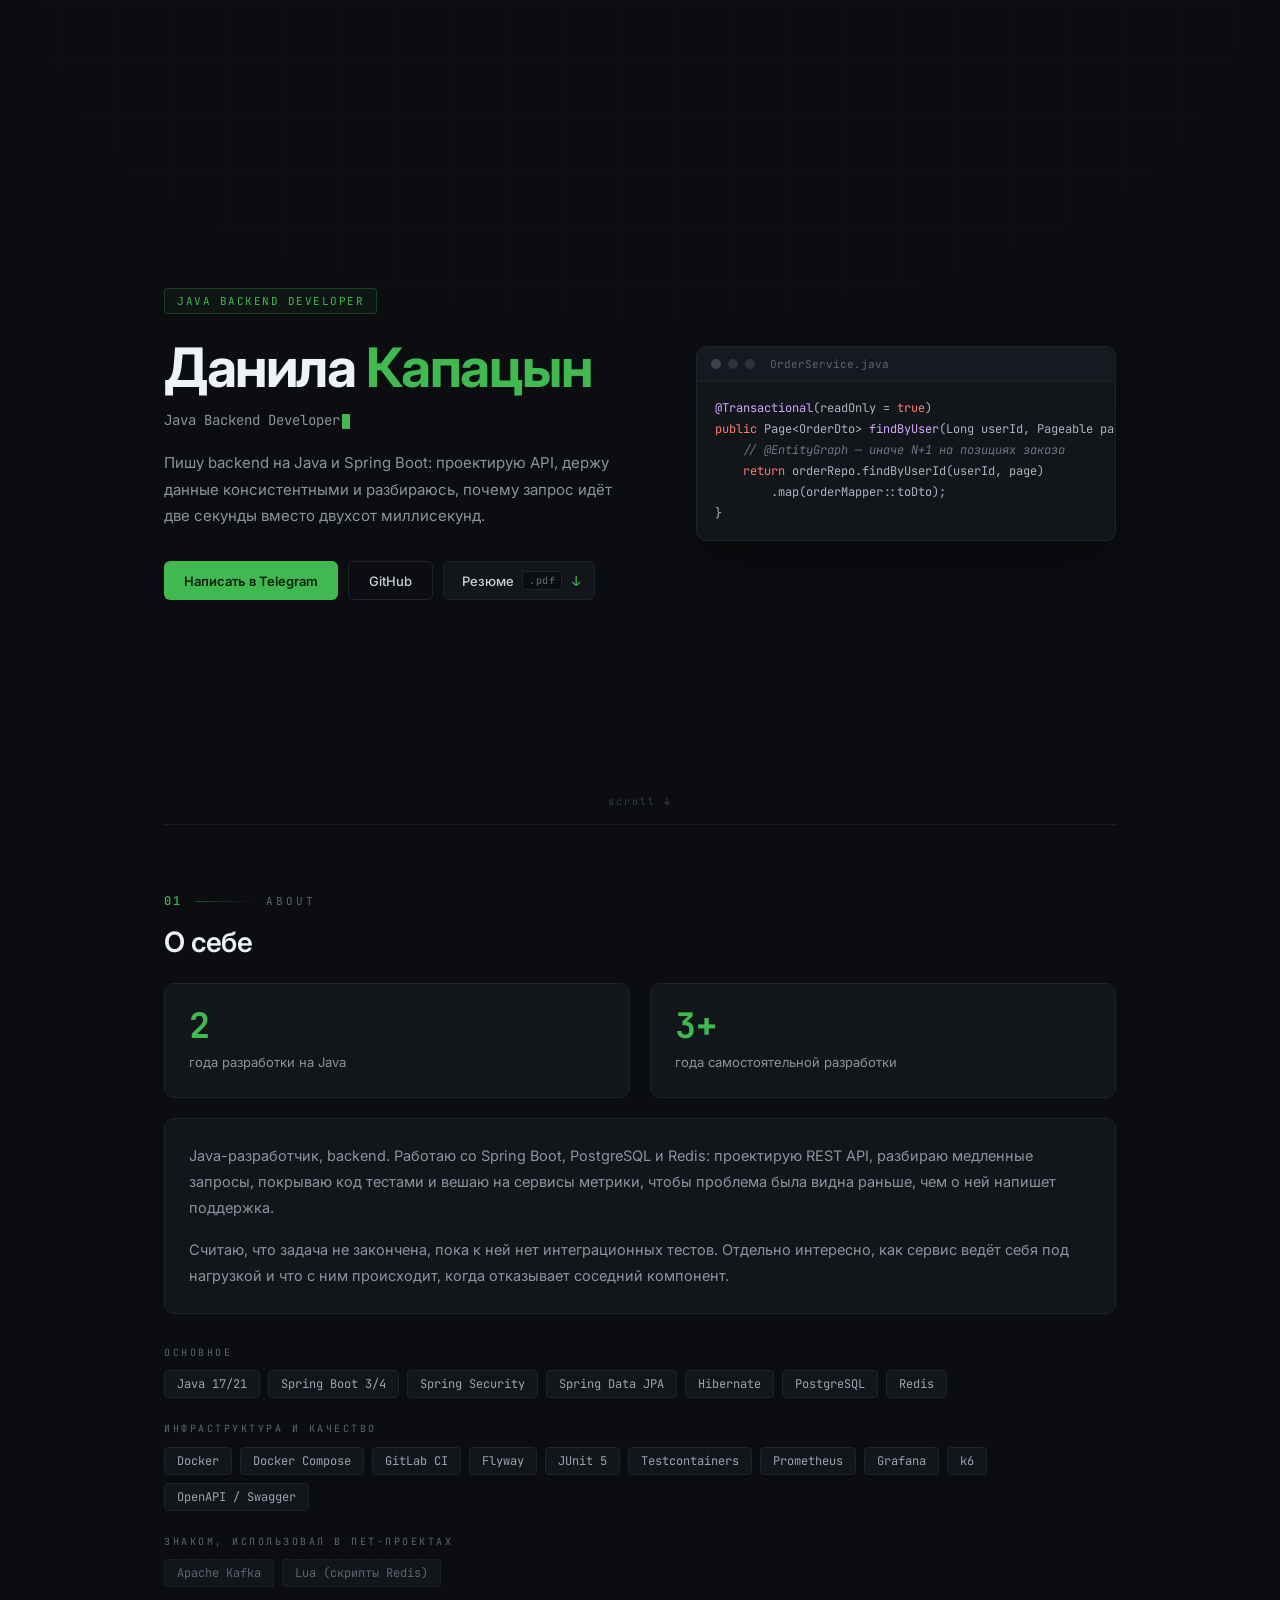
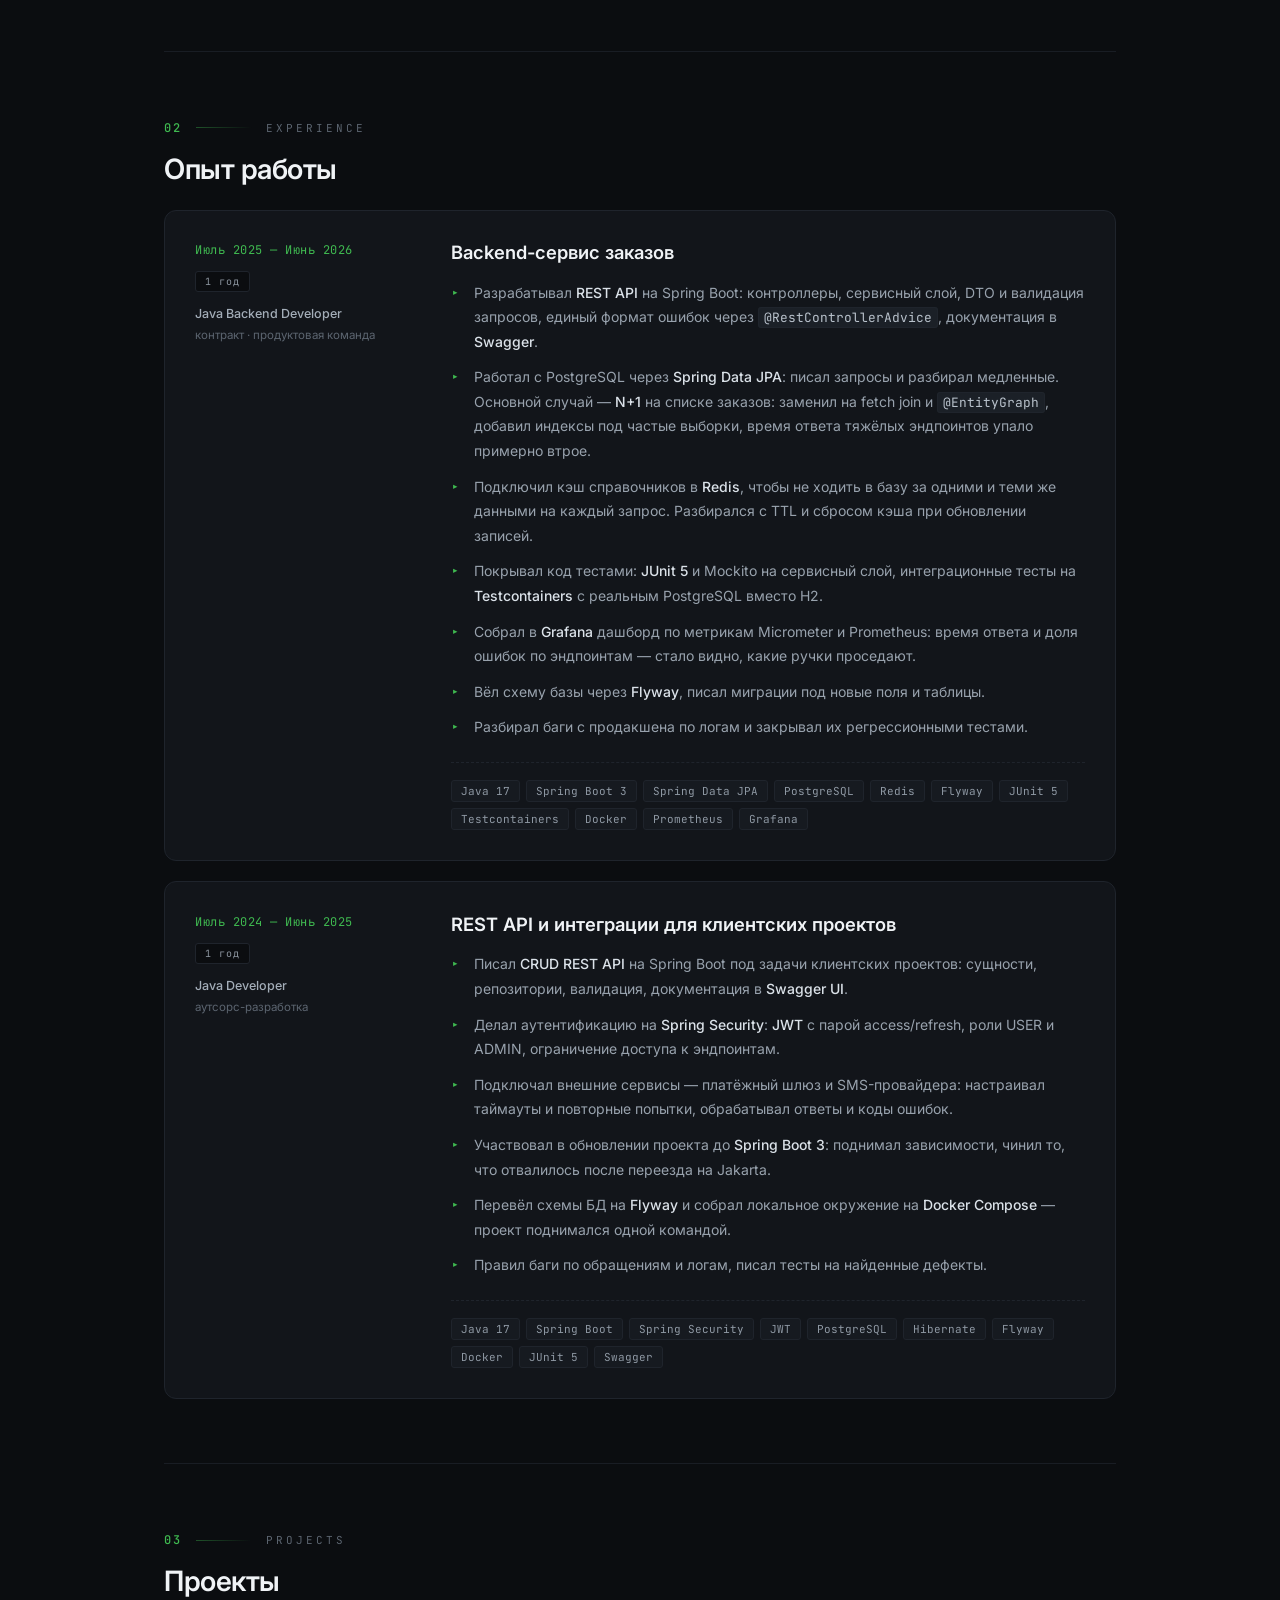
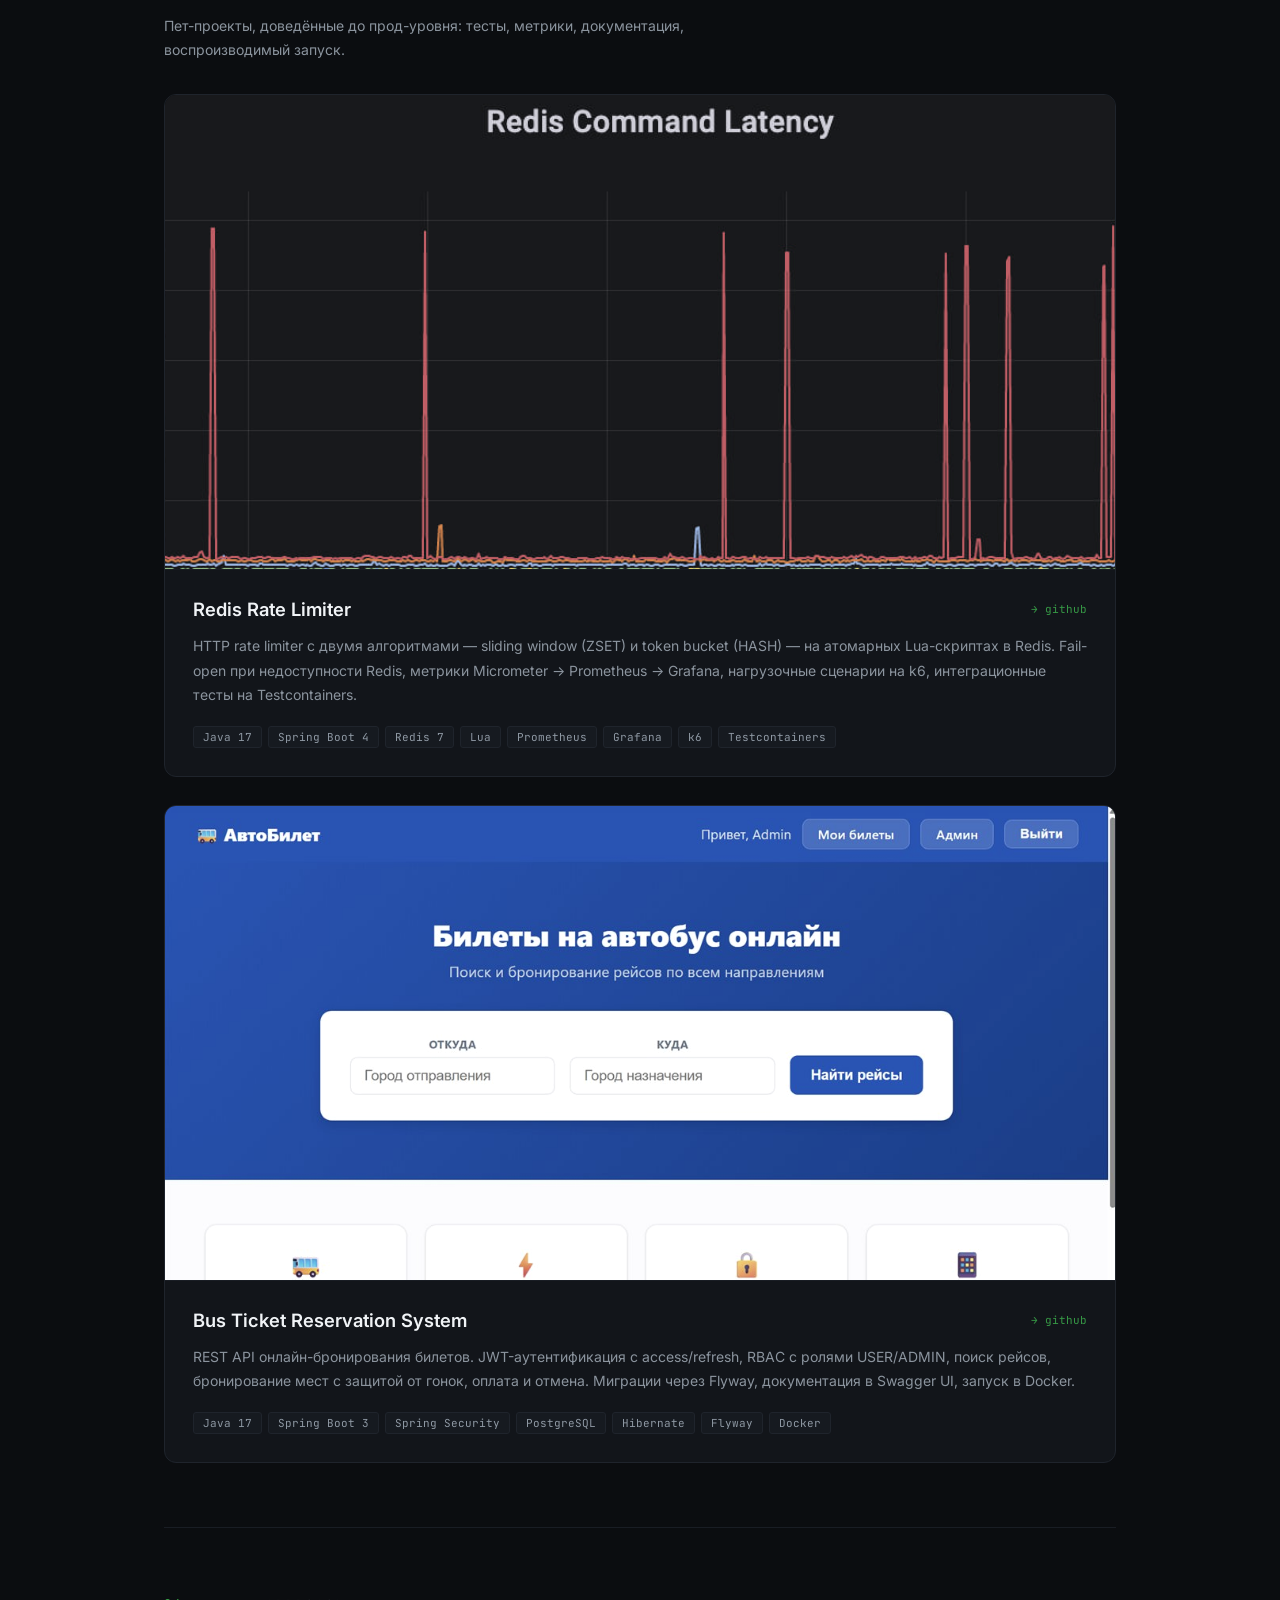
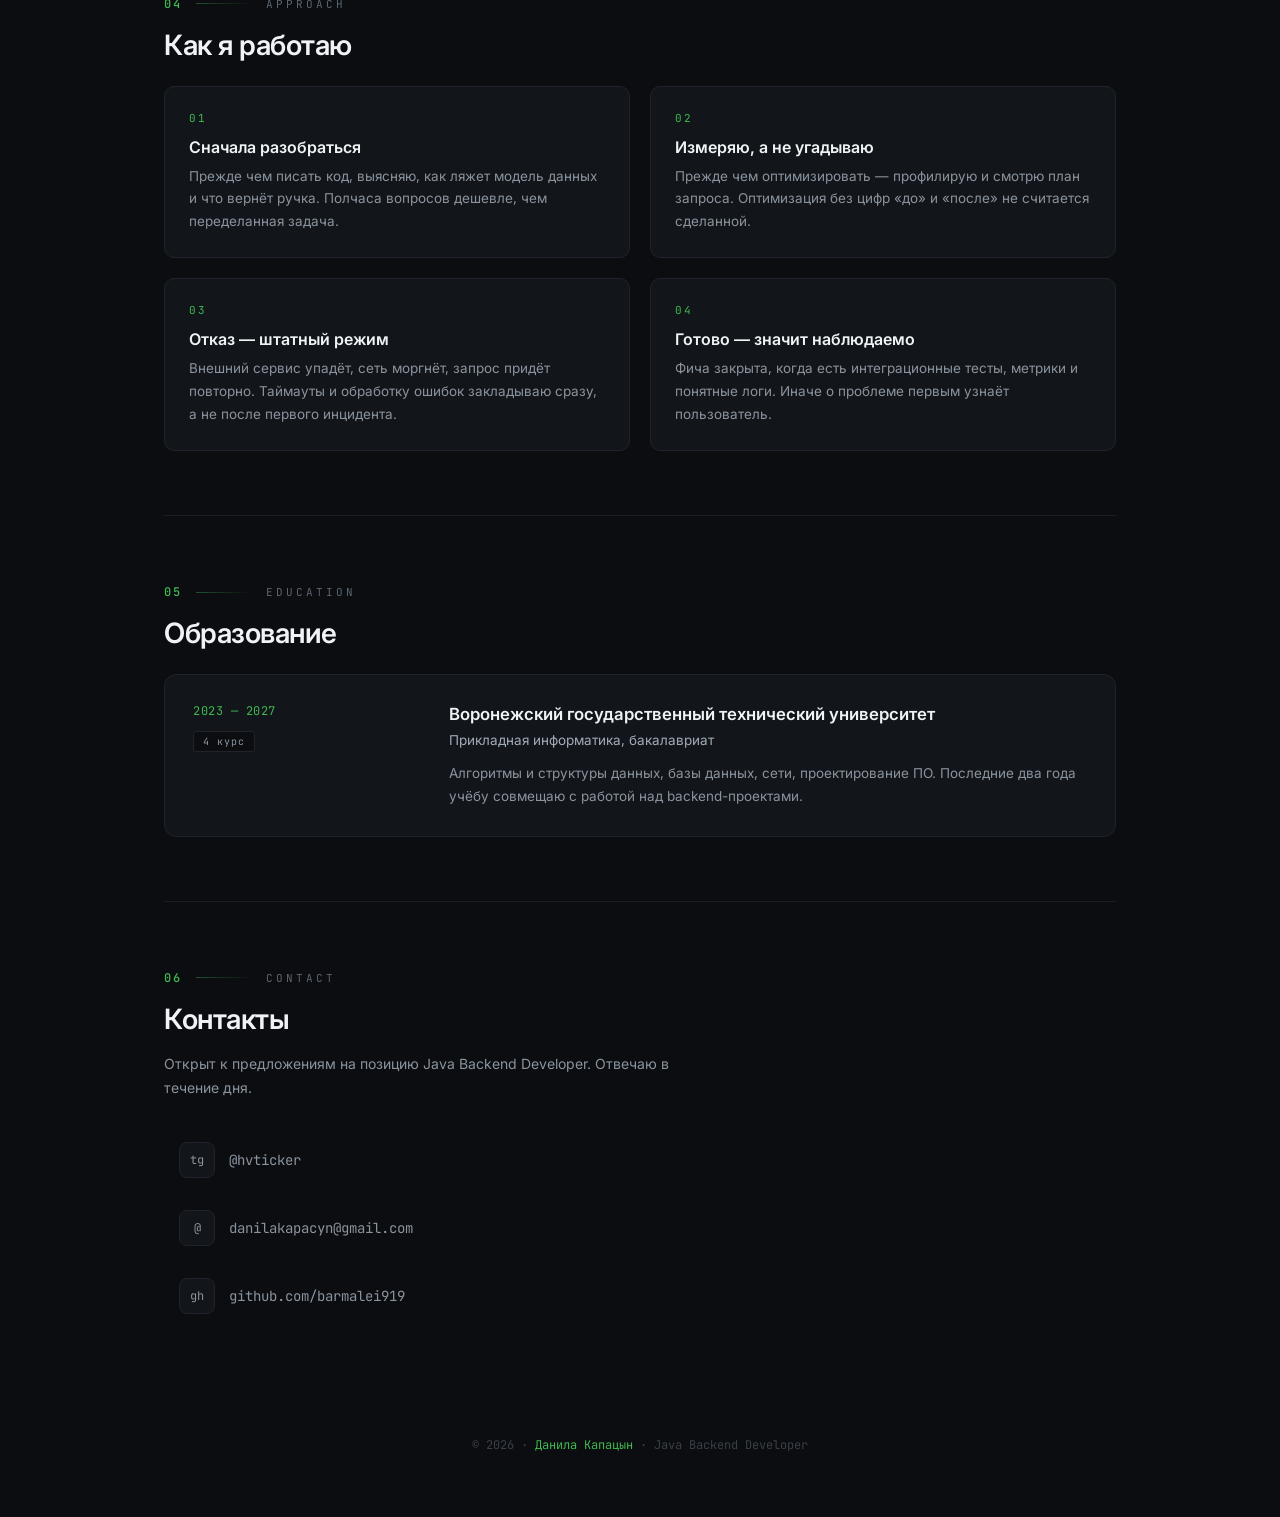
==== index.html @ eb10284d "init portfolio" ====
<!DOCTYPE html>
<html lang="ru">
<head>
  <meta charset="UTF-8">
  <meta name="viewport" content="width=device-width, initial-scale=1.0">
  <title>Данила Капацын — Java Backend Developer</title>
  <meta name="description" content="Java Backend Developer. Spring Boot, PostgreSQL, Redis, Testcontainers. 2 года опыта backend-разработки.">
  <link rel="preconnect" href="https://fonts.googleapis.com">
  <link rel="preconnect" href="https://fonts.gstatic.com" crossorigin>
  <link rel="stylesheet" href="style.css">
  <link rel="stylesheet" media="print" onload="this.media='all';this.onload=null"
        href="https://fonts.googleapis.com/css2?family=JetBrains+Mono:wght@400;500;700&family=Inter:wght@400;500;600;700&display=swap">
  <noscript>
    <link rel="stylesheet" href="https://fonts.googleapis.com/css2?family=JetBrains+Mono:wght@400;500;700&family=Inter:wght@400;500;600;700&display=swap">
  </noscript>
  <script data-goatcounter="https://danila-cv.goatcounter.com/count"
          async src="//gc.zgo.at/count.js"></script>
</head>
<body>
  <div class="progress" id="progress"></div>
  <div class="bg-grid"></div>

  <div class="wrap">
    <section class="hero">
      <div class="hero-row">
        <div class="hero-text">
          <div class="badge reveal">Java Backend Developer</div>
          <h1 class="reveal d1">Данила <span>Капацын</span></h1>
          <div class="terminal reveal d2" id="terminal"><span class="cursor"></span></div>
          <p class="hero-lead reveal d2">Пишу backend на Java и Spring Boot: проектирую API, держу данные консистентными и разбираюсь, почему запрос идёт две секунды вместо двухсот миллисекунд.</p>
          <div class="cta-row reveal d3">
            <a class="btn btn-primary" href="https://t.me/hvticker" target="_blank" rel="noopener">Написать в Telegram</a>
            <a class="btn btn-secondary" href="https://github.com/barmalei919" target="_blank" rel="noopener">GitHub</a>
            <a class="btn btn-cv" href="files/danila-kapacyn-cv.pdf" download>
              <span class="cv-name">Резюме</span><span class="cv-ext">.pdf</span><span class="cv-arrow">↓</span>
            </a>
          </div>
        </div>

        <div class="hero-card reveal d2" aria-hidden="true">
          <div class="hc-bar">
            <span class="hc-dot"></span><span class="hc-dot"></span><span class="hc-dot"></span>
            <em>OrderService.java</em>
          </div>
<pre class="hc-code"><span class="c-an">@Transactional</span>(readOnly = <span class="c-kw">true</span>)
<span class="c-kw">public</span> Page&lt;OrderDto&gt; <span class="c-fn">findByUser</span>(Long userId, Pageable page) {
    <span class="c-cm">// @EntityGraph — иначе N+1 на позициях заказа</span>
    <span class="c-kw">return</span> orderRepo.findByUserId(userId, page)
        .map(orderMapper::toDto);
}</pre>
        </div>
      </div>
      <div class="scroll-hint">scroll ↓</div>
    </section>

    <hr class="divider">

    <section class="section">
      <div class="section-mark reveal"><span class="sm-num">01</span><span class="sm-line"></span><span class="sm-name">About</span></div>
      <h2 class="reveal d1">О себе</h2>
      <div class="about-grid">
        <div class="stat-card reveal d1">
          <div class="num">2</div>
          <div class="label">года разработки на Java</div>
        </div>
        <div class="stat-card reveal d2">
          <div class="num">3+</div>
          <div class="label">года самостоятельной разработки</div>
        </div>
        <div class="stat-card about-text reveal d3">
          <p>Java-разработчик, backend. Работаю со Spring Boot, PostgreSQL и Redis: проектирую REST API, разбираю медленные запросы, покрываю код тестами и вешаю на сервисы метрики, чтобы проблема была видна раньше, чем о ней напишет поддержка.</p>
          <p>Считаю, что задача не закончена, пока к ней нет интеграционных тестов. Отдельно интересно, как сервис ведёт себя под нагрузкой и что с ним происходит, когда отказывает соседний компонент.</p>
        </div>
      </div>
      <div class="skills-wrap reveal">
        <div class="skills-group">
          <div class="skills-label">Основное</div>
          <div class="skills-row">
            <span class="skill">Java 17/21</span>
            <span class="skill">Spring Boot 3/4</span>
            <span class="skill">Spring Security</span>
            <span class="skill">Spring Data JPA</span>
            <span class="skill">Hibernate</span>
            <span class="skill">PostgreSQL</span>
            <span class="skill">Redis</span>
          </div>
        </div>
        <div class="skills-group">
          <div class="skills-label">Инфраструктура и качество</div>
          <div class="skills-row">
            <span class="skill">Docker</span>
            <span class="skill">Docker Compose</span>
            <span class="skill">GitLab CI</span>
            <span class="skill">Flyway</span>
            <span class="skill">JUnit 5</span>
            <span class="skill">Testcontainers</span>
            <span class="skill">Prometheus</span>
            <span class="skill">Grafana</span>
            <span class="skill">k6</span>
            <span class="skill">OpenAPI / Swagger</span>
          </div>
        </div>
        <div class="skills-group">
          <div class="skills-label">Знаком, использовал в пет-проектах</div>
          <div class="skills-row">
            <span class="skill skill-soft">Apache Kafka</span>
            <span class="skill skill-soft">Lua (скрипты Redis)</span>
          </div>
        </div>
      </div>
    </section>

    <hr class="divider">

    <section class="section">
      <div class="section-mark reveal"><span class="sm-num">02</span><span class="sm-line"></span><span class="sm-name">Experience</span></div>
      <h2 class="reveal d1">Опыт работы</h2>
      <div class="exp-list">

        <div class="exp-card reveal d1">
          <div class="exp-side">
            <div class="exp-period">Июль 2025 — Июнь 2026</div>
            <div class="exp-duration">1 год</div>
            <div class="exp-type">Java Backend Developer<br><span>контракт · продуктовая команда</span></div>
          </div>
          <div class="exp-main">
            <div class="exp-role">Backend-сервис заказов</div>
            <ul class="exp-bullets">
              <li>Разрабатывал <b>REST API</b> на Spring Boot: контроллеры, сервисный слой, DTO и валидация запросов, единый формат ошибок через <code>@RestControllerAdvice</code>, документация в <b>Swagger</b>.</li>
              <li>Работал с PostgreSQL через <b>Spring Data JPA</b>: писал запросы и разбирал медленные. Основной случай — <b>N+1</b> на списке заказов: заменил на fetch join и <code>@EntityGraph</code>, добавил индексы под частые выборки, время ответа тяжёлых эндпоинтов упало примерно втрое.</li>
              <li>Подключил кэш справочников в <b>Redis</b>, чтобы не ходить в базу за одними и теми же данными на каждый запрос. Разбирался с TTL и сбросом кэша при обновлении записей.</li>
              <li>Покрывал код тестами: <b>JUnit 5</b> и Mockito на сервисный слой, интеграционные тесты на <b>Testcontainers</b> с реальным PostgreSQL вместо H2.</li>
              <li>Собрал в <b>Grafana</b> дашборд по метрикам Micrometer и Prometheus: время ответа и доля ошибок по эндпоинтам — стало видно, какие ручки проседают.</li>
              <li>Вёл схему базы через <b>Flyway</b>, писал миграции под новые поля и таблицы.</li>
              <li>Разбирал баги с продакшена по логам и закрывал их регрессионными тестами.</li>
            </ul>
            <div class="exp-stack">
              <span class="tag">Java 17</span><span class="tag">Spring Boot 3</span><span class="tag">Spring Data JPA</span><span class="tag">PostgreSQL</span><span class="tag">Redis</span><span class="tag">Flyway</span><span class="tag">JUnit 5</span><span class="tag">Testcontainers</span><span class="tag">Docker</span><span class="tag">Prometheus</span><span class="tag">Grafana</span>
            </div>
          </div>
        </div>

        <div class="exp-card reveal d2">
          <div class="exp-side">
            <div class="exp-period">Июль 2024 — Июнь 2025</div>
            <div class="exp-duration">1 год</div>
            <div class="exp-type">Java Developer<br><span>аутсорс-разработка</span></div>
          </div>
          <div class="exp-main">
            <div class="exp-role">REST API и интеграции для клиентских проектов</div>
            <ul class="exp-bullets">
              <li>Писал <b>CRUD REST API</b> на Spring Boot под задачи клиентских проектов: сущности, репозитории, валидация, документация в <b>Swagger UI</b>.</li>
              <li>Делал аутентификацию на <b>Spring Security</b>: <b>JWT</b> с парой access/refresh, роли USER и ADMIN, ограничение доступа к эндпоинтам.</li>
              <li>Подключал внешние сервисы — платёжный шлюз и SMS-провайдера: настраивал таймауты и повторные попытки, обрабатывал ответы и коды ошибок.</li>
              <li>Участвовал в обновлении проекта до <b>Spring Boot 3</b>: поднимал зависимости, чинил то, что отвалилось после переезда на Jakarta.</li>
              <li>Перевёл схемы БД на <b>Flyway</b> и собрал локальное окружение на <b>Docker Compose</b> — проект поднимался одной командой.</li>
              <li>Правил баги по обращениям и логам, писал тесты на найденные дефекты.</li>
            </ul>
            <div class="exp-stack">
              <span class="tag">Java 17</span><span class="tag">Spring Boot</span><span class="tag">Spring Security</span><span class="tag">JWT</span><span class="tag">PostgreSQL</span><span class="tag">Hibernate</span><span class="tag">Flyway</span><span class="tag">Docker</span><span class="tag">JUnit 5</span><span class="tag">Swagger</span>
            </div>
          </div>
        </div>

      </div>
    </section>

    <hr class="divider">

    <section class="section">
      <div class="section-mark reveal"><span class="sm-num">03</span><span class="sm-line"></span><span class="sm-name">Projects</span></div>
      <h2 class="reveal d1">Проекты</h2>
      <p class="section-lead reveal d1">Пет-проекты, доведённые до прод-уровня: тесты, метрики, документация, воспроизводимый запуск.</p>
      <div class="projects">
        <a class="project-card reveal d1" href="https://github.com/barmalei919/redis-rate-limiter" target="_blank" rel="noopener">
          <div class="project-shot">
            <img src="images/project-rate-limiter.png" alt="Redis Rate Limiter — дашборд Grafana"
                 width="1139" height="433" loading="lazy" decoding="async"
                 onerror="this.parentElement.classList.add('no-shot');this.remove();">
            <div class="shot-fallback">redis-rate-limiter</div>
            <div class="shot-overlay"><span>открыть на github →</span></div>
          </div>
          <div class="project-body">
            <div class="project-header">
              <div class="project-title">Redis Rate Limiter</div>
              <span class="project-link">→ github</span>
            </div>
            <div class="project-desc">HTTP rate limiter с двумя алгоритмами — sliding window (ZSET) и token bucket (HASH) — на атомарных Lua-скриптах в Redis. Fail-open при недоступности Redis, метрики Micrometer → Prometheus → Grafana, нагрузочные сценарии на k6, интеграционные тесты на Testcontainers.</div>
            <div class="project-stack">
              <span class="tag">Java 17</span><span class="tag">Spring Boot 4</span><span class="tag">Redis 7</span><span class="tag">Lua</span><span class="tag">Prometheus</span><span class="tag">Grafana</span><span class="tag">k6</span><span class="tag">Testcontainers</span>
            </div>
          </div>
        </a>
        <a class="project-card reveal d2" href="https://github.com/barmalei919/ticket-reservation" target="_blank" rel="noopener">
          <div class="project-shot">
            <img src="images/project-tickets.jpg" alt="Bus Ticket Reservation System — интерфейс поиска рейсов"
                 width="1200" height="622" loading="lazy" decoding="async"
                 onerror="this.parentElement.classList.add('no-shot');this.remove();">
            <div class="shot-fallback">ticket-reservation</div>
            <div class="shot-overlay"><span>открыть на github →</span></div>
          </div>
          <div class="project-body">
            <div class="project-header">
              <div class="project-title">Bus Ticket Reservation System</div>
              <span class="project-link">→ github</span>
            </div>
            <div class="project-desc">REST API онлайн-бронирования билетов. JWT-аутентификация с access/refresh, RBAC с ролями USER/ADMIN, поиск рейсов, бронирование мест с защитой от гонок, оплата и отмена. Миграции через Flyway, документация в Swagger UI, запуск в Docker.</div>
            <div class="project-stack">
              <span class="tag">Java 17</span><span class="tag">Spring Boot 3</span><span class="tag">Spring Security</span><span class="tag">PostgreSQL</span><span class="tag">Hibernate</span><span class="tag">Flyway</span><span class="tag">Docker</span>
            </div>
          </div>
        </a>
      </div>
    </section>

    <hr class="divider">

    <section class="section">
      <div class="section-mark reveal"><span class="sm-num">04</span><span class="sm-line"></span><span class="sm-name">Approach</span></div>
      <h2 class="reveal d1">Как я работаю</h2>
      <div class="principles">
        <div class="principle reveal d1">
          <div class="p-num">01</div>
          <div class="p-title">Сначала разобраться</div>
          <div class="p-text">Прежде чем писать код, выясняю, как ляжет модель данных и что вернёт ручка. Полчаса вопросов дешевле, чем переделанная задача.</div>
        </div>
        <div class="principle reveal d1">
          <div class="p-num">02</div>
          <div class="p-title">Измеряю, а не угадываю</div>
          <div class="p-text">Прежде чем оптимизировать — профилирую и смотрю план запроса. Оптимизация без цифр «до» и «после» не считается сделанной.</div>
        </div>
        <div class="principle reveal d2">
          <div class="p-num">03</div>
          <div class="p-title">Отказ — штатный режим</div>
          <div class="p-text">Внешний сервис упадёт, сеть моргнёт, запрос придёт повторно. Таймауты и обработку ошибок закладываю сразу, а не после первого инцидента.</div>
        </div>
        <div class="principle reveal d2">
          <div class="p-num">04</div>
          <div class="p-title">Готово — значит наблюдаемо</div>
          <div class="p-text">Фича закрыта, когда есть интеграционные тесты, метрики и понятные логи. Иначе о проблеме первым узнаёт пользователь.</div>
        </div>
      </div>
    </section>

    <hr class="divider">

    <section class="section">
      <div class="section-mark reveal"><span class="sm-num">05</span><span class="sm-line"></span><span class="sm-name">Education</span></div>
      <h2 class="reveal d1">Образование</h2>
      <div class="edu-card reveal d1">
        <div class="edu-side">
          <div class="edu-period">2023 — 2027</div>
          <div class="edu-duration">4 курс</div>
        </div>
        <div class="edu-main">
          <div class="edu-degree">Воронежский государственный технический университет</div>
          <div class="edu-field">Прикладная информатика, бакалавриат</div>
          <div class="edu-note">Алгоритмы и структуры данных, базы данных, сети, проектирование ПО. Последние два года учёбу совмещаю с работой над backend-проектами.</div>
        </div>
      </div>
    </section>

    <hr class="divider">

    <section class="section">
      <div class="section-mark reveal"><span class="sm-num">06</span><span class="sm-line"></span><span class="sm-name">Contact</span></div>
      <h2 class="reveal d1">Контакты</h2>
      <p class="section-lead reveal d1">Открыт к предложениям на позицию Java Backend Developer. Отвечаю в течение дня.</p>
      <div class="contacts">
        <a class="contact-item reveal d1" href="https://t.me/hvticker" target="_blank" rel="noopener">
          <div class="icon">tg</div>@hvticker
        </a>
        <a class="contact-item reveal d2" href="mailto:danilakapacyn@gmail.com">
          <div class="icon">@</div>danilakapacyn@gmail.com
        </a>
        <a class="contact-item reveal d3" href="https://github.com/barmalei919" target="_blank" rel="noopener">
          <div class="icon">gh</div>github.com/barmalei919
        </a>
      </div>
    </section>

    <footer>© 2026 · <span>Данила Капацын</span> · Java Backend Developer</footer>
  </div>

  <script src="script.js"></script>
</body>
</html>
---- style.css ----
:root{
  --bg:#0b0d10;
  --surface:#12151a;
  --surface-2:#161a20;
  --border:#1f242c;
  --border-soft:#191d24;
  --text:#c9d1d9;
  --text-strong:#f0f3f6;
  --muted:#8b949e;
  --dim:#5c6570;
  --accent:#3fb950;
  --accent-dim:#2ea043;
}

*{margin:0;padding:0;box-sizing:border-box;}
html{scroll-behavior:smooth;}
body{background:var(--bg);color:var(--text);font-family:'Inter',sans-serif;overflow-x:hidden;-webkit-font-smoothing:antialiased;}
::selection{background:#3fb95033;color:#fff;}
code{font-family:'JetBrains Mono',monospace;font-size:.92em;color:#b9c2cc;background:#1b2027;border:1px solid var(--border);border-radius:3px;padding:1px 5px;}

.wrap{position:relative;z-index:1;max-width:1000px;margin:0 auto;padding:2rem 1.5rem;}
.divider{border:none;border-top:1px solid var(--border-soft);margin:0;}

.bg-grid{position:fixed;inset:0;z-index:0;pointer-events:none;
  background-image:linear-gradient(#ffffff05 1px,transparent 1px),linear-gradient(90deg,#ffffff05 1px,transparent 1px);
  background-size:56px 56px;
  mask-image:radial-gradient(ellipse 80% 60% at 50% 0%,#000 20%,transparent 75%);
  -webkit-mask-image:radial-gradient(ellipse 80% 60% at 50% 0%,#000 20%,transparent 75%);}

.progress{position:fixed;top:0;left:0;height:2px;background:var(--accent);width:0;z-index:100;transition:width .1s linear;}

.reveal{opacity:0;transform:translateY(20px);transition:opacity .7s ease,transform .7s ease;}
.reveal.in{opacity:1;transform:translateY(0);}
.reveal.d1{transition-delay:.08s;}
.reveal.d2{transition-delay:.16s;}
.reveal.d3{transition-delay:.24s;}

/* ---------- hero ---------- */
.hero{min-height:88vh;display:flex;flex-direction:column;justify-content:center;padding:4rem 0 2rem;position:relative;}
.hero-row{display:grid;grid-template-columns:1fr minmax(300px,420px);align-items:center;gap:3rem;}
.hero-text{min-width:0;}
.badge{display:inline-block;font-family:'JetBrains Mono',monospace;font-size:11px;color:var(--accent);border:1px solid #3fb95044;background:#3fb9500d;padding:5px 12px;border-radius:4px;margin-bottom:1.5rem;letter-spacing:1.5px;text-transform:uppercase;}
.hero h1{font-size:clamp(2.2rem,5vw,3.4rem);font-weight:700;line-height:1.08;color:var(--text-strong);margin-bottom:.9rem;letter-spacing:-1.5px;}
.hero h1 span{color:var(--accent);}
.terminal{font-family:'JetBrains Mono',monospace;font-size:14px;color:var(--muted);margin-bottom:1.1rem;min-height:22px;}
.cursor{display:inline-block;width:8px;height:15px;background:var(--accent);margin-left:2px;animation:blink 1.1s infinite;vertical-align:middle;}
@keyframes blink{0%,100%{opacity:1;}50%{opacity:0;}}
.hero-lead{font-size:15px;line-height:1.75;color:var(--muted);max-width:52ch;margin-bottom:2rem;}
.scroll-hint{position:absolute;bottom:1rem;left:50%;transform:translateX(-50%);font-family:'JetBrains Mono',monospace;font-size:10px;color:#3a4048;letter-spacing:2px;animation:bob 2.4s ease-in-out infinite;}
@keyframes bob{0%,100%{transform:translateX(-50%) translateY(0);}50%{transform:translateX(-50%) translateY(6px);}}

.hero-card{background:var(--surface);border:1px solid var(--border);border-radius:10px;overflow:hidden;box-shadow:0 20px 50px #00000055;}
.hc-bar{display:flex;align-items:center;gap:7px;padding:10px 14px;background:var(--surface-2);border-bottom:1px solid var(--border);}
.hc-dot{width:10px;height:10px;border-radius:50%;background:#2b323b;}
.hc-dot:first-child{background:#39424d;}
.hc-bar em{margin-left:8px;font-style:normal;font-family:'JetBrains Mono',monospace;font-size:11px;color:var(--dim);}
.hc-code{font-family:'JetBrains Mono',monospace;font-size:12px;line-height:1.75;color:#aab4c0;padding:16px 18px;overflow-x:auto;white-space:pre;}
.hc-code .c-kw{color:#ff7b72;}
.hc-code .c-an{color:#d2a8ff;}
.hc-code .c-fn{color:#d2a8ff;}
.hc-code .c-st{color:#a5d6ff;}
.hc-code .c-cm{color:#6b7481;font-style:italic;}

/* ---------- buttons ---------- */
.cta-row{display:flex;gap:10px;flex-wrap:wrap;}
.btn{font-size:13px;font-weight:500;padding:10px 20px;border-radius:6px;cursor:pointer;text-decoration:none;transition:all .2s;display:inline-flex;align-items:center;gap:6px;}
.btn-primary{background:var(--accent);color:#06210c;border:none;font-weight:600;}
.btn-primary:hover{background:var(--accent-dim);transform:translateY(-1px);}
.btn-secondary{background:transparent;color:var(--text);border:1px solid var(--border);}
.btn-secondary:hover{border-color:#3fb95066;color:#fff;background:#3fb9500a;transform:translateY(-1px);}
.btn-cv{background:var(--surface);color:var(--text);border:1px solid var(--border);gap:8px;padding:9px 14px 9px 18px;}
.btn-cv .cv-name{font-size:13px;}
.btn-cv .cv-ext{font-family:'JetBrains Mono',monospace;font-size:10px;color:var(--dim);background:var(--bg);border:1px solid var(--border);padding:2px 6px;border-radius:3px;letter-spacing:.5px;transition:all .25s;}
.btn-cv .cv-arrow{font-family:'JetBrains Mono',monospace;font-size:14px;color:var(--accent);margin-left:2px;transition:transform .25s;}
.btn-cv:hover{border-color:#3fb95066;color:#fff;background:var(--surface-2);transform:translateY(-1px);}
.btn-cv:hover .cv-ext{color:var(--accent);border-color:#3fb95044;}
.btn-cv:hover .cv-arrow{transform:translateY(3px);}

/* ---------- section chrome ---------- */
.section{padding:4rem 0;}
.section-mark{display:inline-flex;align-items:center;gap:14px;margin-bottom:1rem;}
.sm-num{font-family:'JetBrains Mono',monospace;font-size:12px;font-weight:500;color:var(--accent);letter-spacing:2px;}
.sm-line{display:inline-block;width:56px;height:1px;background:linear-gradient(90deg,#3fb95066 0%,#3fb95000 100%);transform-origin:left;transform:scaleX(0);transition:transform .9s cubic-bezier(.2,.7,.2,1) .15s;}
.section-mark.in .sm-line,.reveal.in .sm-line{transform:scaleX(1);}
.sm-name{font-family:'JetBrains Mono',monospace;font-size:11px;color:var(--dim);letter-spacing:3px;text-transform:uppercase;}
.section h2{font-size:1.75rem;font-weight:600;color:var(--text-strong);margin-bottom:1.5rem;letter-spacing:-.5px;}
.section-lead{font-size:14px;color:var(--muted);line-height:1.7;max-width:62ch;margin:-.5rem 0 2rem;}

/* ---------- about ---------- */
.about-grid{display:grid;grid-template-columns:1fr 1fr;gap:1.25rem;}
.stat-card{background:var(--surface);border:1px solid var(--border);border-radius:10px;padding:1.5rem;transition:all .3s;}
.stat-card:hover{border-color:#3fb95044;background:var(--surface-2);}
.stat-card .num{font-family:'JetBrains Mono',monospace;font-size:2.2rem;font-weight:700;color:var(--accent);line-height:1;}
.stat-card .label{font-size:13px;color:var(--muted);margin-top:10px;line-height:1.5;}
.about-text{grid-column:1/-1;}
.about-text p{font-size:14.5px;line-height:1.8;color:var(--muted);}
.about-text p + p{margin-top:1rem;}

.skills-wrap{display:flex;flex-direction:column;gap:1.5rem;margin-top:2rem;}
.skills-label{font-family:'JetBrains Mono',monospace;font-size:10px;color:var(--dim);letter-spacing:2.5px;text-transform:uppercase;margin-bottom:.7rem;}
.skills-row{display:flex;flex-wrap:wrap;gap:8px;}
.skill{font-family:'JetBrains Mono',monospace;font-size:12px;padding:5px 12px;background:var(--surface);border:1px solid var(--border);border-radius:4px;color:#9ba5b0;transition:all .25s;cursor:default;}
.skill:hover{border-color:#3fb95077;color:var(--accent);background:#3fb9500a;}
.skill-soft{border-style:dashed;color:var(--dim);}
.skill-soft:hover{border-style:solid;}

/* ---------- experience ---------- */
.exp-list{display:flex;flex-direction:column;gap:1.25rem;}
.exp-card{display:grid;grid-template-columns:220px 1fr;gap:2.25rem;background:var(--surface);border:1px solid var(--border);border-radius:12px;padding:1.9rem;transition:all .35s;position:relative;overflow:hidden;}
.exp-card::before{content:'';position:absolute;left:0;top:0;bottom:0;width:2px;background:linear-gradient(180deg,var(--accent),transparent);transform:scaleY(0);transform-origin:top;transition:transform .5s;}
.exp-card:hover{border-color:#3fb95040;box-shadow:0 8px 28px #00000055;}
.exp-card:hover::before{transform:scaleY(1);}
.exp-side{position:relative;}
.exp-period{font-family:'JetBrains Mono',monospace;font-size:12px;color:var(--accent);letter-spacing:.5px;margin-bottom:10px;line-height:1.5;}
.exp-duration{display:inline-block;font-family:'JetBrains Mono',monospace;font-size:10px;color:var(--muted);border:1px solid var(--border);padding:3px 9px;border-radius:3px;letter-spacing:1px;background:var(--bg);margin-bottom:12px;}
.exp-type{font-size:12.5px;color:#a3adb8;line-height:1.65;font-weight:500;}
.exp-type span{color:var(--dim);font-weight:400;font-size:11.5px;}
.exp-role{font-size:1.15rem;font-weight:600;color:var(--text-strong);margin-bottom:1.1rem;}
.exp-bullets{list-style:none;padding:0;}
.exp-bullets li{font-size:14px;color:#98a2ad;line-height:1.75;padding-left:1.4rem;position:relative;margin-bottom:.7rem;}
.exp-bullets li::before{content:'▸';position:absolute;left:0;top:0;color:var(--accent);font-family:'JetBrains Mono',monospace;}
.exp-bullets li:last-child{margin-bottom:0;}
.exp-bullets b{color:#dbe2e9;font-weight:500;}
.exp-stack{display:flex;flex-wrap:wrap;gap:6px;margin-top:1.35rem;padding-top:1.1rem;border-top:1px dashed var(--border);}

/* ---------- projects ---------- */
.projects{display:flex;flex-direction:column;gap:1.75rem;}
.project-card{display:block;text-decoration:none;color:inherit;background:var(--surface);border:1px solid var(--border);border-radius:12px;overflow:hidden;transition:all .35s;position:relative;}
.project-card::before{content:'';position:absolute;top:0;left:0;right:0;height:2px;background:linear-gradient(90deg,var(--accent),transparent);transform:scaleX(0);transform-origin:left;transition:transform .4s;z-index:3;}
.project-card:hover{border-color:#3fb95040;transform:translateY(-3px);box-shadow:0 12px 36px #00000077;}
.project-card:hover::before{transform:scaleX(1);}

.project-shot{position:relative;width:100%;aspect-ratio:16/8;background:linear-gradient(135deg,#0b0d10 0%,#161a20 100%);overflow:hidden;border-bottom:1px solid var(--border-soft);}
.project-shot img{width:100%;height:100%;object-fit:cover;object-position:top center;display:block;filter:grayscale(.3) contrast(1.02);transition:transform .6s cubic-bezier(.2,.7,.2,1),filter .4s;}
.project-shot .shot-fallback{position:absolute;inset:0;display:flex;align-items:center;justify-content:center;font-family:'JetBrains Mono',monospace;font-size:12px;letter-spacing:1px;pointer-events:none;opacity:0;}
.project-shot.no-shot{background:repeating-linear-gradient(45deg,#0e1116 0 12px,#12151a 12px 24px);}
.project-shot.no-shot .shot-fallback{opacity:1;color:#2f353d;}
.project-shot .shot-overlay{position:absolute;inset:0;display:flex;align-items:flex-end;justify-content:flex-end;padding:14px;background:linear-gradient(180deg,transparent 55%,#0b0d10cc 100%);opacity:0;transition:opacity .35s;pointer-events:none;}
.project-shot .shot-overlay span{font-family:'JetBrains Mono',monospace;font-size:11px;color:var(--accent);letter-spacing:1px;background:#0b0d10cc;border:1px solid #3fb95044;padding:5px 10px;border-radius:4px;}
.project-card:hover .project-shot img{transform:scale(1.03);filter:grayscale(0) contrast(1.05);}
.project-card:hover .shot-overlay{opacity:1;}

.project-body{padding:1.75rem;}
.project-header{display:flex;align-items:center;justify-content:space-between;margin-bottom:.9rem;gap:1rem;}
.project-title{font-size:1.15rem;font-weight:600;color:var(--text-strong);}
.project-link{font-family:'JetBrains Mono',monospace;font-size:11px;color:var(--accent);opacity:.8;transition:all .2s;white-space:nowrap;}
.project-card:hover .project-link{opacity:1;transform:translateX(2px);}
.project-desc{font-size:14px;color:var(--muted);line-height:1.75;margin-bottom:1.1rem;}
.project-stack{display:flex;flex-wrap:wrap;gap:6px;}

.tag{font-family:'JetBrains Mono',monospace;font-size:11px;padding:3px 9px;background:var(--surface-2);border:1px solid var(--border);border-radius:3px;color:#8f99a4;transition:all .2s;}
.tag:hover{color:var(--accent);border-color:#3fb95044;}

/* ---------- principles ---------- */
.principles{display:grid;grid-template-columns:1fr 1fr;gap:1.25rem;}
.principle{background:var(--surface);border:1px solid var(--border);border-radius:10px;padding:1.5rem;transition:all .3s;}
.principle:hover{border-color:#3fb95040;background:var(--surface-2);}
.p-num{font-family:'JetBrains Mono',monospace;font-size:11px;color:var(--accent);letter-spacing:2px;margin-bottom:.75rem;}
.p-title{font-size:1rem;font-weight:600;color:var(--text-strong);margin-bottom:.5rem;}
.p-text{font-size:13.5px;color:var(--muted);line-height:1.7;}

/* ---------- education ---------- */
.edu-card{display:grid;grid-template-columns:220px 1fr;gap:2.25rem;background:var(--surface);border:1px solid var(--border);border-radius:12px;padding:1.75rem;transition:all .3s;}
.edu-card:hover{border-color:#3fb95040;}
.edu-period{font-family:'JetBrains Mono',monospace;font-size:12px;color:var(--accent);letter-spacing:.5px;margin-bottom:10px;}
.edu-duration{display:inline-block;font-family:'JetBrains Mono',monospace;font-size:10px;color:var(--muted);border:1px solid var(--border);padding:3px 9px;border-radius:3px;letter-spacing:1px;background:var(--bg);}
.edu-degree{font-size:1.05rem;font-weight:600;color:var(--text-strong);margin-bottom:.35rem;line-height:1.4;}
.edu-field{font-size:13.5px;color:#a3adb8;margin-bottom:.85rem;}
.edu-note{font-size:13.5px;color:var(--muted);line-height:1.7;}

/* ---------- contacts ---------- */
.contacts{display:flex;flex-direction:column;gap:10px;}
.contact-item{display:flex;align-items:center;gap:14px;font-family:'JetBrains Mono',monospace;font-size:14px;color:var(--muted);text-decoration:none;transition:all .25s;padding:10px 14px;border-radius:8px;border:1px solid transparent;}
.contact-item:hover{color:var(--accent);border-color:#3fb95022;background:#3fb95008;transform:translateX(4px);}
.contact-item .icon{width:36px;height:36px;background:var(--surface);border:1px solid var(--border);border-radius:8px;display:flex;align-items:center;justify-content:center;font-size:12px;flex-shrink:0;transition:all .25s;}
.contact-item:hover .icon{border-color:#3fb95066;background:#3fb95011;}

footer{padding:3rem 0 2rem;text-align:center;font-family:'JetBrains Mono',monospace;font-size:12px;color:#3a4048;}
footer span{color:var(--accent);}

/* ---------- responsive ---------- */
@media(max-width:860px){
  .hero-row{grid-template-columns:1fr;gap:2.5rem;}
  .hero-card{order:-1;max-width:520px;}
  .exp-card,.edu-card{grid-template-columns:1fr;gap:1.25rem;}
  .principles{grid-template-columns:1fr;}
}
@media(max-width:600px){
  .wrap{padding:1.5rem 1.15rem;}
  .about-grid{grid-template-columns:1fr;}
  .section{padding:3rem 0;}
  .exp-card{padding:1.35rem;}
  .project-body{padding:1.35rem;}
  .cta-row .btn{flex:1 1 auto;justify-content:center;}
}
@media(prefers-reduced-motion:reduce){
  .reveal{opacity:1;transform:none;transition:none;}
  .cursor,.scroll-hint{animation:none;}
  html{scroll-behavior:auto;}
}
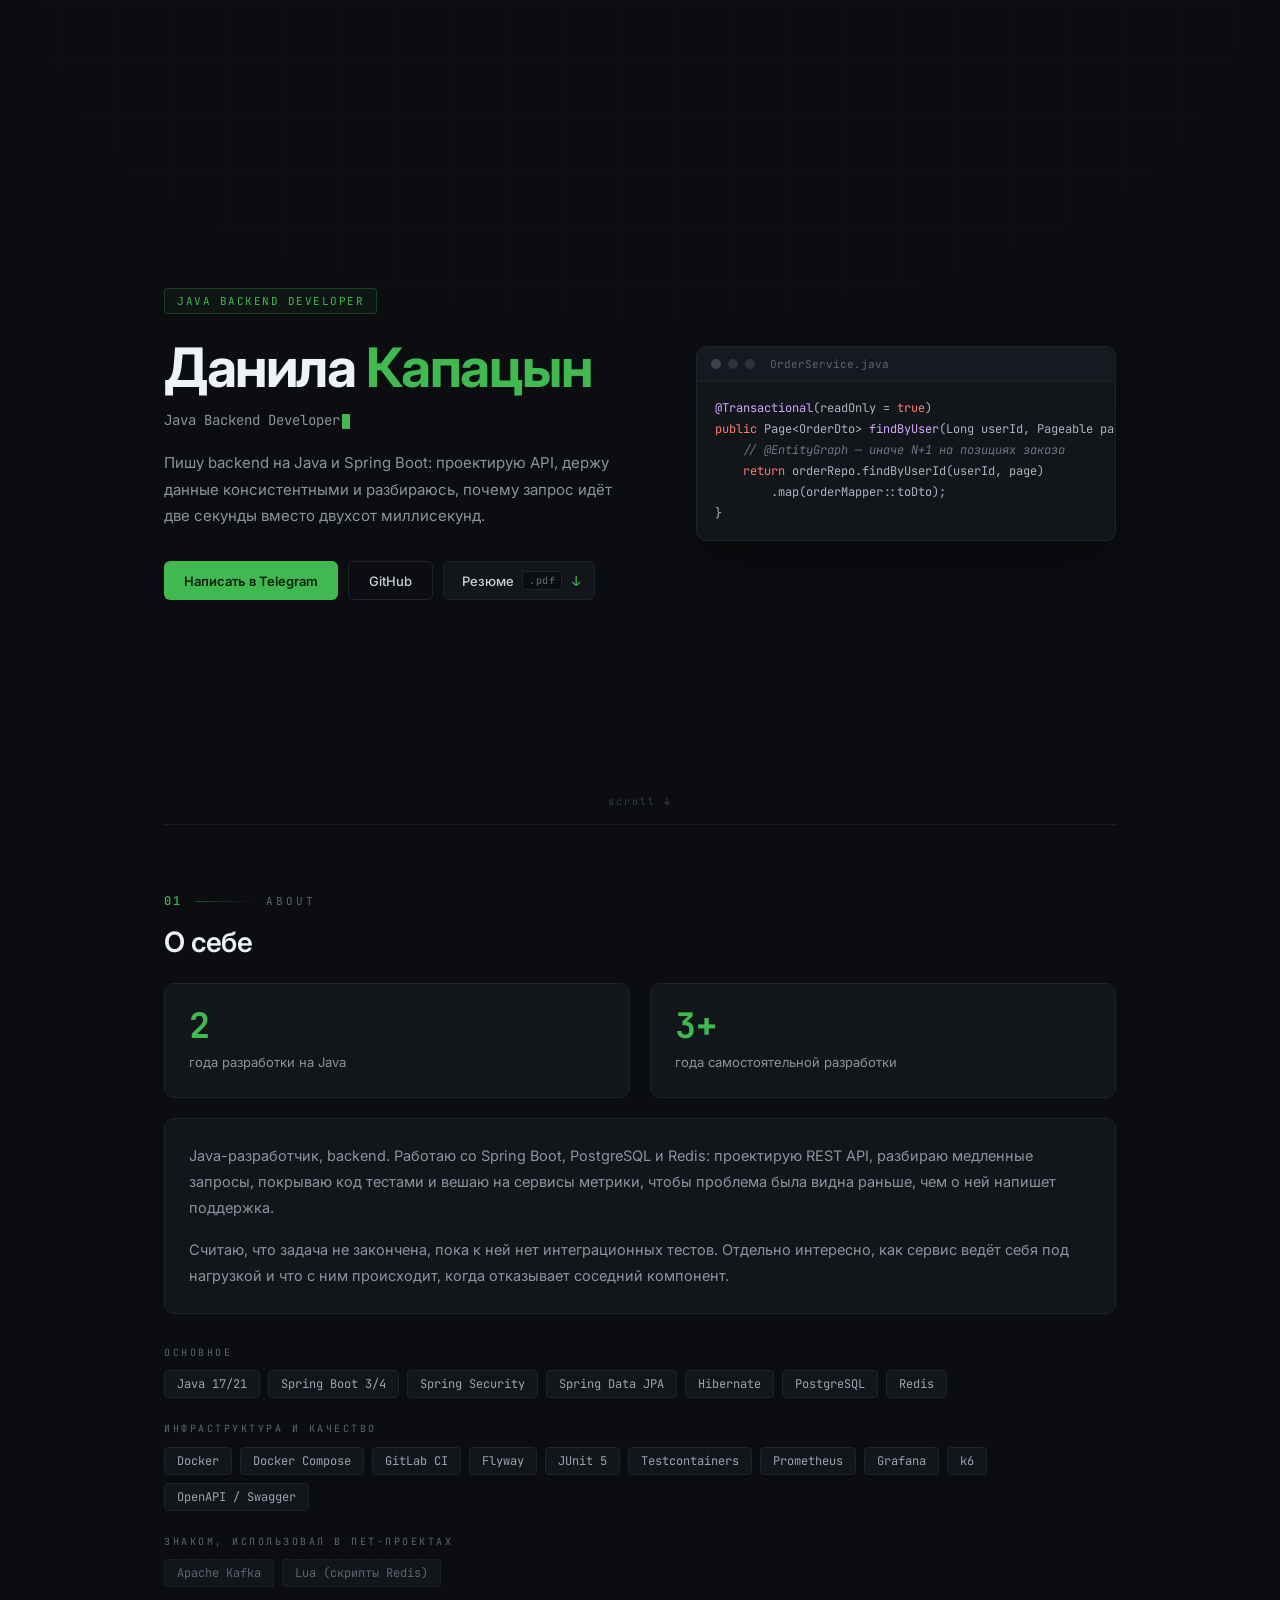
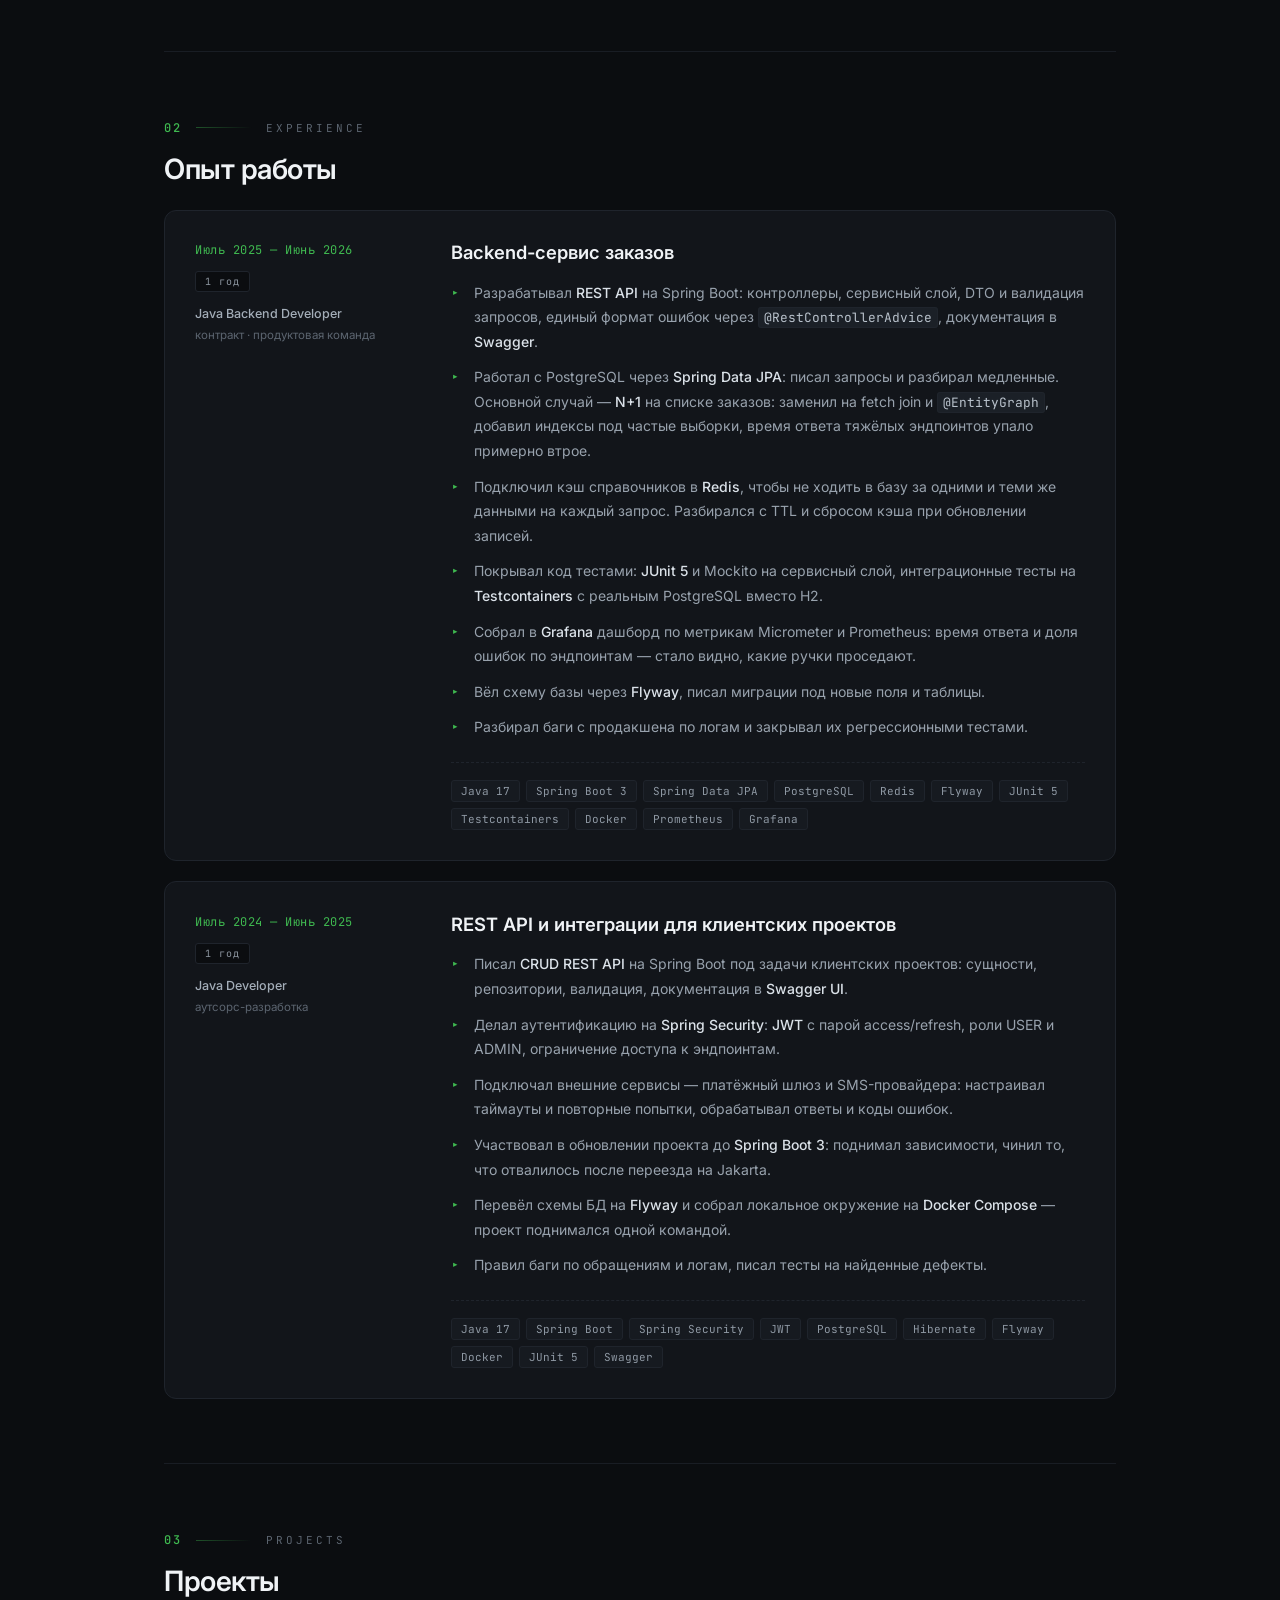
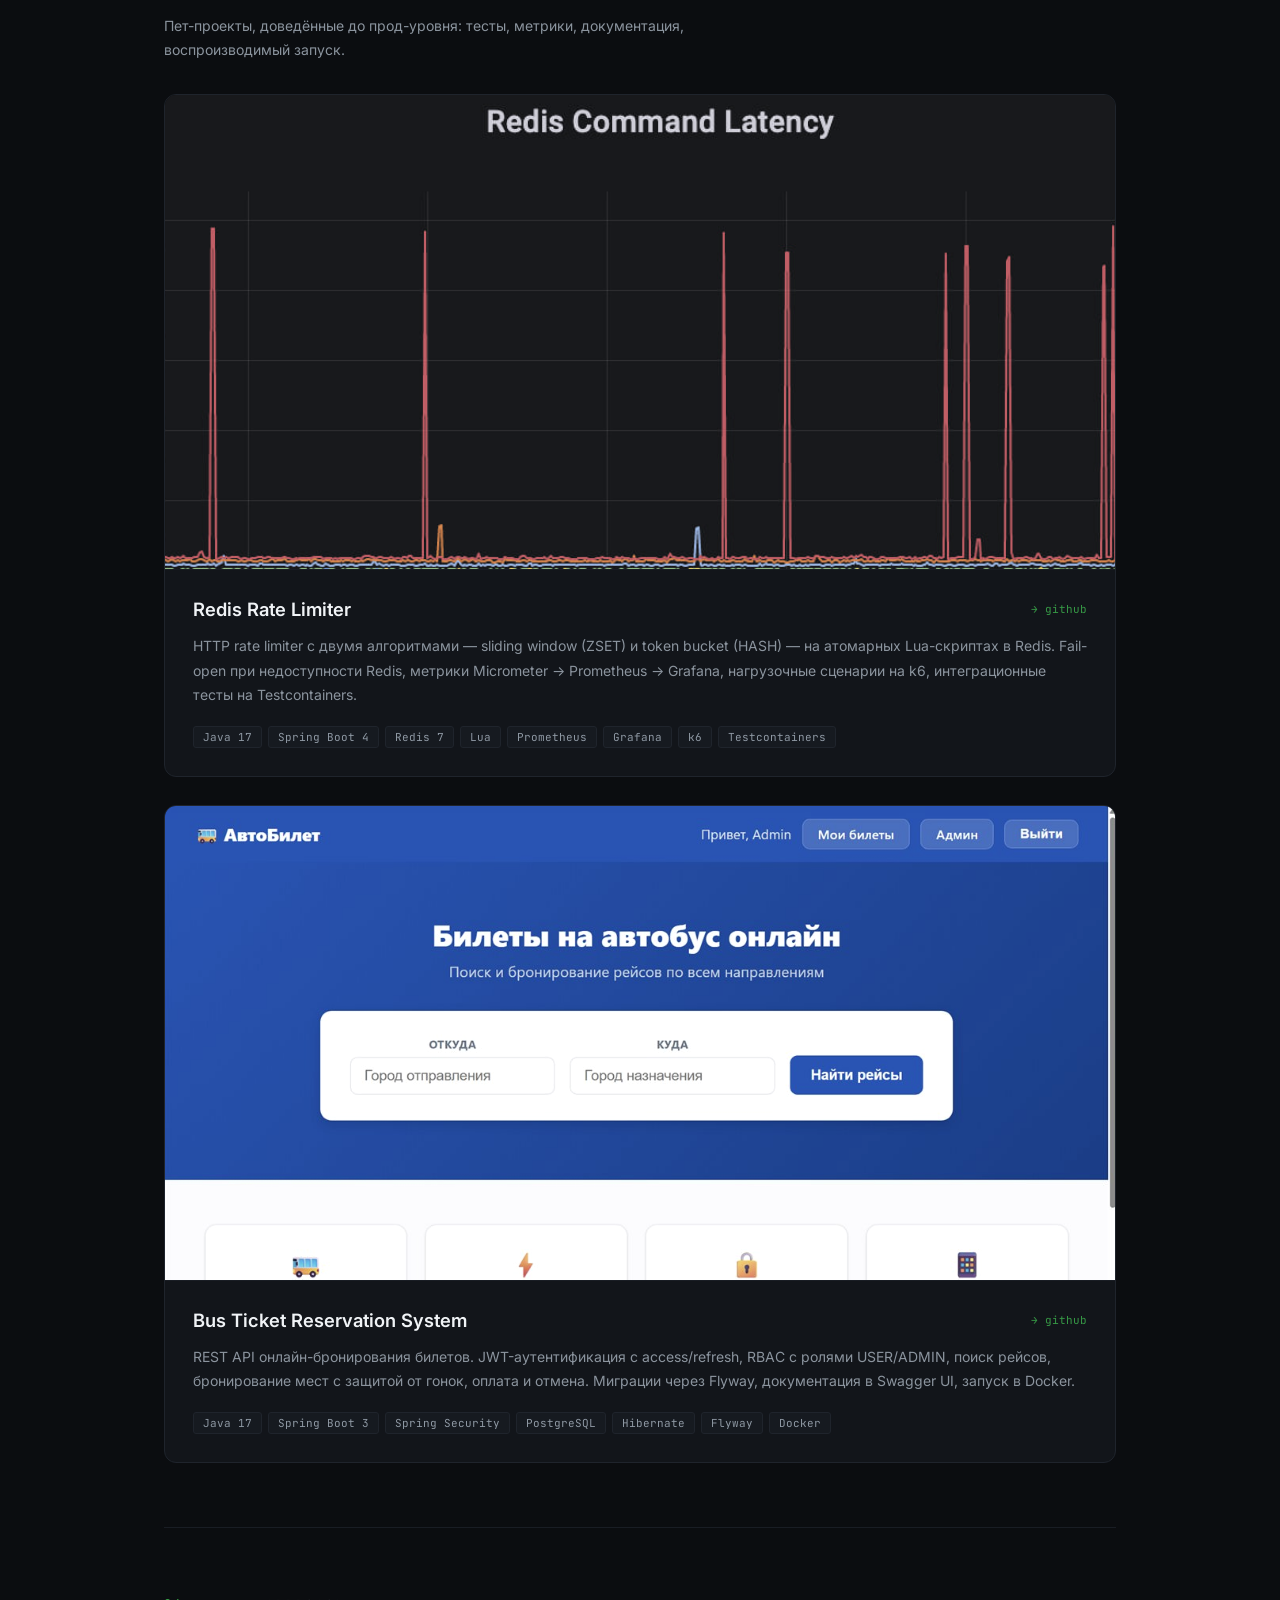
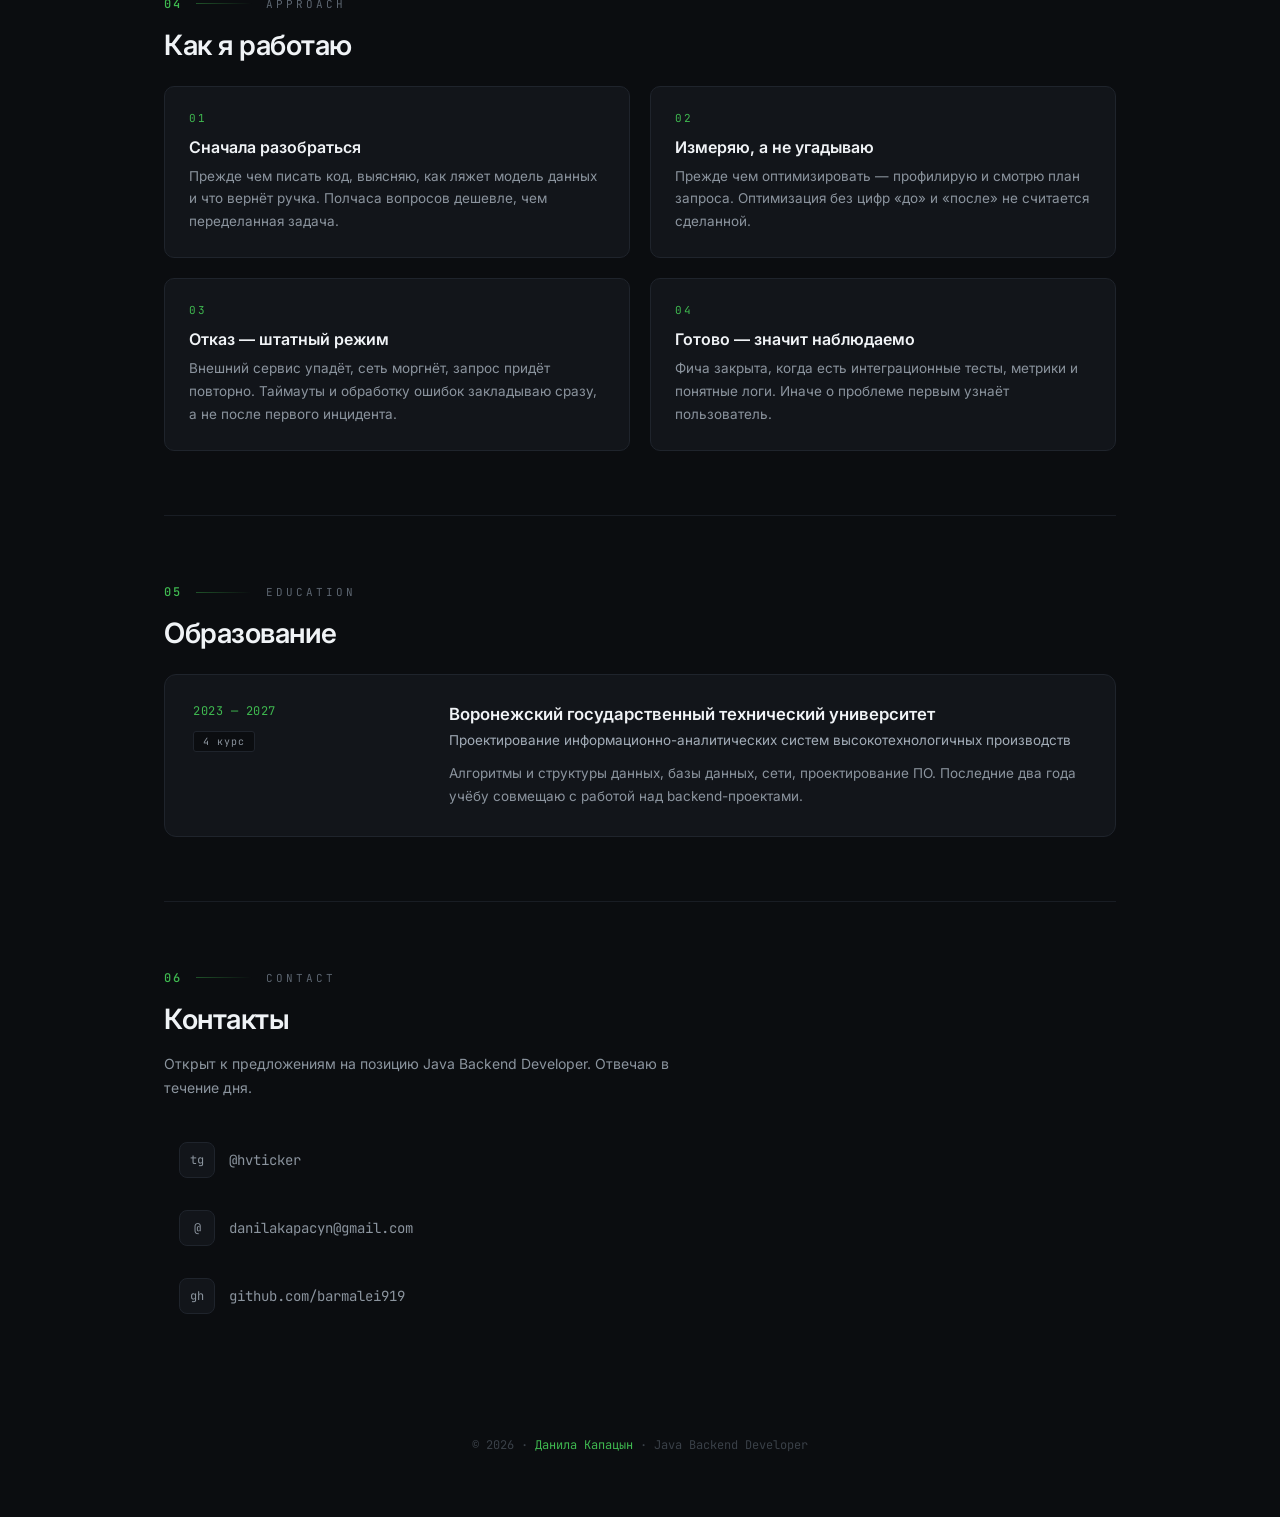
==== commit ad16db96: "уточнена специальность в блоке образования" ====
--- a/index.html
+++ b/index.html
@@ -254,7 +254,7 @@
         </div>
         <div class="edu-main">
           <div class="edu-degree">Воронежский государственный технический университет</div>
-          <div class="edu-field">Прикладная информатика, бакалавриат</div>
+          <div class="edu-field">Проектирование информационно-аналитических систем высокотехнологичных производств</div>
           <div class="edu-note">Алгоритмы и структуры данных, базы данных, сети, проектирование ПО. Последние два года учёбу совмещаю с работой над backend-проектами.</div>
         </div>
       </div>
